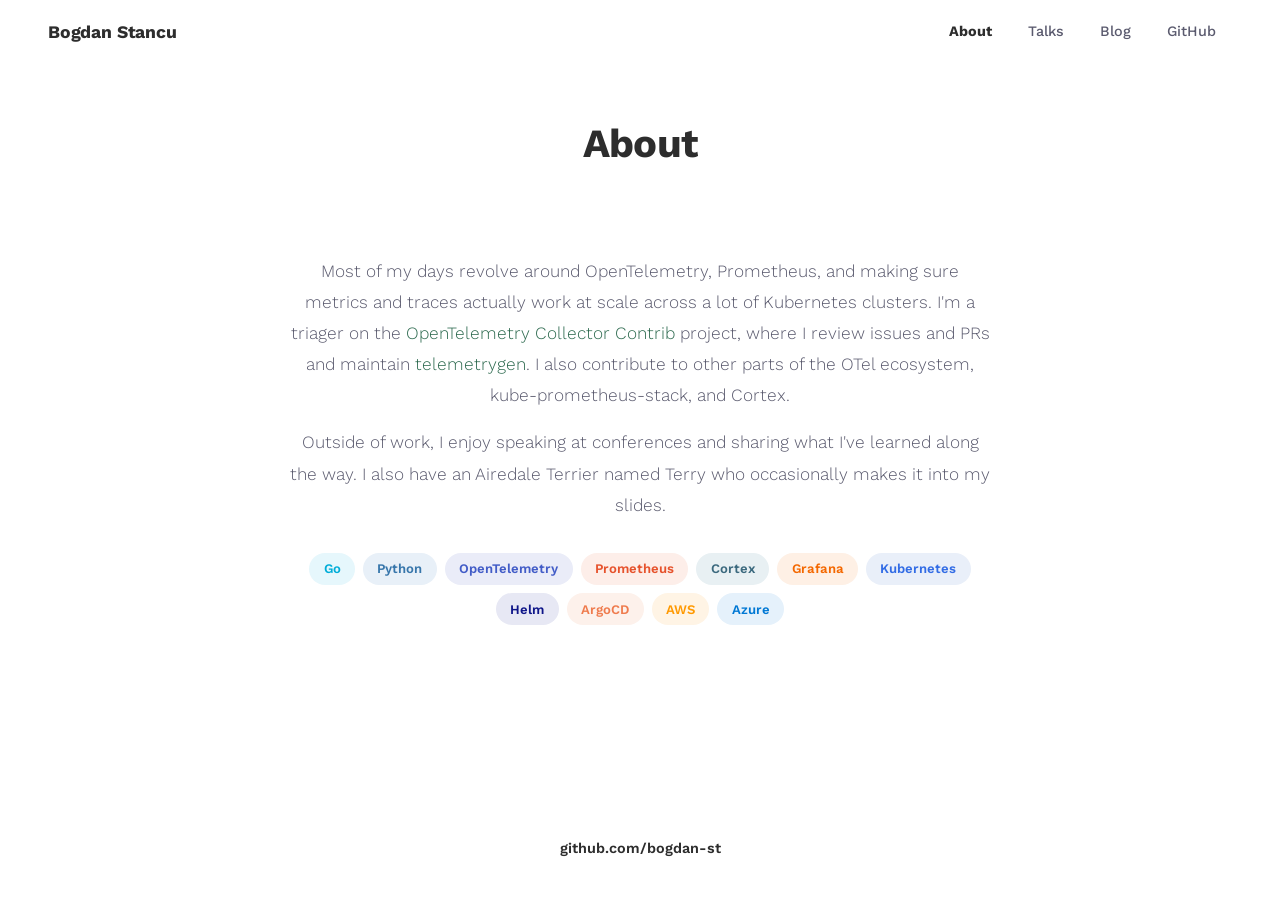
==== about.html @ dba9e29e "Fix back button with page fade transitions" ====
<!DOCTYPE html>
<html lang="en">
<head>
  <meta charset="UTF-8">
  <meta name="viewport" content="width=device-width, initial-scale=1.0">
  <title>About | Bogdan Stancu</title>
  <link rel="icon" type="image/png" href="favicon.png">
  <link rel="preconnect" href="https://fonts.googleapis.com">
  <link rel="preconnect" href="https://fonts.gstatic.com" crossorigin>
  <link href="https://fonts.googleapis.com/css2?family=Work+Sans:wght@300;400;500;600;700&display=swap" rel="stylesheet">
  <link rel="stylesheet" href="css/style.css">
</head>
<body>

<nav class="nav">
  <a href="index.html" class="nav-brand">Bogdan Stancu</a>
  <button class="menu-toggle" onclick="document.querySelector('.nav-links').classList.toggle('open')">&#9776;</button>
  <div class="nav-links">
    <a href="about.html" class="active">About</a>
    <a href="talks.html">Talks</a>
    <a href="blog.html">Blog</a>
    <a href="https://github.com/bogdan-st">GitHub</a>
  </div>
</nav>

<div class="page-header">
  <h1>About</h1>
</div>

<div class="section">
  <div class="about-text">
    <p>
      Most of my days revolve around OpenTelemetry, Prometheus, and making sure metrics and
      traces actually work at scale across a lot of Kubernetes clusters. I'm a triager on the
      <a href="https://github.com/open-telemetry/opentelemetry-collector-contrib">OpenTelemetry Collector Contrib</a>
      project, where I review issues and PRs and maintain
      <a href="https://github.com/open-telemetry/opentelemetry-collector-contrib/tree/main/cmd/telemetrygen">telemetrygen</a>.
      I also contribute to other parts of the OTel ecosystem, kube-prometheus-stack, and Cortex.
    </p>
    <p>
      Outside of work, I enjoy speaking at conferences and sharing what I've learned
      along the way. I also have an Airedale Terrier named Terry who occasionally
      makes it into my slides.
    </p>
  </div>
  <div class="tags">
    <span class="tag" style="color:#00ADD8;background:#e6f7fc">Go</span>
    <span class="tag" style="color:#3776AB;background:#e8f0f8">Python</span>
    <span class="tag" style="color:#425CC7;background:#eaecf8">OpenTelemetry</span>
    <span class="tag" style="color:#E6522C;background:#fdeee9">Prometheus</span>
    <span class="tag" style="color:#3B697E;background:#e8f0f3">Cortex</span>
    <span class="tag" style="color:#F46800;background:#fef0e5">Grafana</span>
    <span class="tag" style="color:#326CE5;background:#e9eff9">Kubernetes</span>
    <span class="tag" style="color:#0F1689;background:#e7e8f4">Helm</span>
    <span class="tag" style="color:#EF7B4D;background:#fdf1eb">ArgoCD</span>
    <span class="tag" style="color:#FF9900;background:#fff4e5">AWS</span>
    <span class="tag" style="color:#0078D4;background:#e5f1fb">Azure</span>
  </div>
</div>

<footer class="footer">
  <a href="https://github.com/bogdan-st">github.com/bogdan-st</a>
</footer>

<script>
window.addEventListener('pageshow', function() { document.body.classList.remove('fade-out'); });
document.addEventListener('click', function(e) {
  var a = e.target.closest('a');
  if (!a || !a.href || a.target === '_blank' || a.origin !== location.origin) return;
  e.preventDefault();
  var href = a.href;
  document.body.classList.add('fade-out');
  setTimeout(function() { location.href = href; }, 200);
});
</script>
</body>
</html>
---- css/style.css ----
* {
  margin: 0;
  padding: 0;
  box-sizing: border-box;
}

:root {
  --bg: #ffffff;
  --bg-alt: #f7f8fa;
  --text: #2d2d2d;
  --text-light: #5a5a6e;
  --text-muted: #8e8ea0;
  --accent: #2d6a4f;
  --accent-light: #e8f5e9;
  --border: #e8e8ee;
  --card-bg: #ffffff;
  --hero-bg: #1a1a2e;
  --hero-text: #ffffff;
  --hero-muted: #a8b2d1;
  --nav-bg: #1a1a2e;
  --nav-text: #c4c4d4;
  --nav-active: #64ffda;
  --shadow-sm: 0 1px 3px rgba(0, 0, 0, 0.06);
  --shadow-md: 0 4px 16px rgba(0, 0, 0, 0.08);
  --shadow-lg: 0 8px 32px rgba(0, 0, 0, 0.12);
}

@keyframes fadeIn {
  from { opacity: 0; }
  to { opacity: 1; }
}

@keyframes fadeOut {
  from { opacity: 1; }
  to { opacity: 0; }
}

body {
  font-family: "Avenir Next", "Avenir", "Work Sans", -apple-system, BlinkMacSystemFont,
    "Segoe UI", Roboto, sans-serif;
  font-weight: 300;
  background: var(--bg);
  color: var(--text);
  line-height: 1.6;
  min-height: 100vh;
  display: flex;
  flex-direction: column;
  animation: fadeIn 0.3s ease-in;
}

body.fade-out {
  animation: fadeOut 0.2s ease-out forwards;
}

.section, .talk-content {
  flex: 1;
}

.footer {
  margin-top: auto;
}

/* ========== Navigation ========== */

.nav {
  position: fixed;
  top: 0;
  left: 0;
  right: 0;
  z-index: 100;
  background: #fff;
  padding: 0 3rem;
  display: flex;
  align-items: center;
  justify-content: space-between;
  height: 64px;
  }

.nav-brand {
  color: var(--text);
  font-size: 1.1rem;
  font-weight: 700;
  text-decoration: none;
  letter-spacing: -0.01em;
}

.nav-links {
  display: flex;
  gap: 0.25rem;
}

.nav-links a {
  color: var(--text-light);
  text-decoration: none;
  font-size: 0.9rem;
  font-weight: 500;
  padding: 0.5rem 1rem;
  border-radius: 6px;
  transition: color 0.2s;
}

.nav-links a:hover {
  color: var(--text);
}

.nav-links a.active {
  color: var(--text);
  font-weight: 700;
}

.menu-toggle {
  display: none;
  background: none;
  border: none;
  color: var(--text);
  font-size: 1.4rem;
  cursor: pointer;
  padding: 0.25rem;
}

/* ========== Hero ========== */

.hero {
  background: var(--hero-bg);
  padding: 10rem 3rem 5rem;
  display: flex;
  align-items: center;
  justify-content: center;
  gap: 4rem;
  min-height: 70vh;
}

.hero-landing {
  min-height: 100vh;
  padding: 0 8rem;
  flex-direction: row;
  text-align: left;
  gap: 5rem;
  background: #fff;
}

.hero-landing .hero-photo {
  width: 420px;
  height: 420px;
  border: none;
  box-shadow: none;
  object-fit: cover;
  object-position: -0px -130px;
  transform: scale(1);
}

.hero-landing .hero-text {
  max-width: 380px;
}

.hero-landing .hero-text h1 {
  color: var(--text);
  font-family: "Work Sans", sans-serif;
  font-size: 4.5rem;
  font-weight: 600;
  margin-bottom: 1.25rem;
  letter-spacing: -0.03em;
}

.hero-landing .hero-text .hero-subtitle {
  font-size: 1.2rem;
  font-weight: 700;
  color: var(--text);
  margin-bottom: 0.5rem;
}

.hero-landing .hero-text p {
  color: var(--text-light);
  font-size: 0.95rem;
  line-height: 1.6;
}

.hero-landing .hero-links {
  justify-content: flex-start;
  gap: 0.75rem;
  margin-top: 2rem;
}

section.hero-landing .hero-links a {
  color: var(--text);
  border: 1px solid var(--text);
  font-weight: 700;
  font-size: 1.05rem;
  width: 110px;
  height: 110px;
  min-width: 110px;
  min-height: 110px;
  max-width: 110px;
  max-height: 110px;
  border-radius: 50%;
  display: flex;
  align-items: center;
  justify-content: center;
  text-align: center;
  padding: 0;
  overflow: hidden;
  transition: transform 0.2s, box-shadow 0.2s;
}

section.hero-landing .hero-links a:hover {
  transform: translateY(-3px);
  box-shadow: 0 6px 20px rgba(0, 0, 0, 0.15);
}

section.hero-landing .hero-links a:nth-child(1) {
  background: #6bbde6;
}

section.hero-landing .hero-links a:nth-child(2) {
  background: #5db8b0;
}

section.hero-landing .hero-links a:nth-child(3) {
  background: #d4ad4a;
}

section.hero-landing .hero-links a:nth-child(4) {
  background: #c46e52;
}

/* ========== Page Header ========== */

.page-header {
  background: #fff;
  padding: 7rem 3rem 0;
  text-align: center;
  }

.page-header h1 {
  color: var(--text);
  font-size: 2.5rem;
  font-weight: 700;
  letter-spacing: -0.02em;
}

.hero-photo {
  width: 280px;
  height: 280px;
  border-radius: 50%;
  object-fit: cover;
  object-position: center 20%;
  border: 4px solid rgba(255, 255, 255, 0.1);
  box-shadow: 0 8px 40px rgba(0, 0, 0, 0.3);
  flex-shrink: 0;
}

.hero-text {
  max-width: 520px;
}

.hero-text h1 {
  color: var(--hero-text);
  font-size: 3rem;
  font-weight: 700;
  letter-spacing: -0.02em;
  line-height: 1.15;
  margin-bottom: 1rem;
}

.hero-text p {
  color: var(--hero-muted);
  font-size: 1.15rem;
  line-height: 1.7;
}

.hero-text .hero-links {
  margin-top: 1.5rem;
  display: flex;
  gap: 1rem;
}

.hero-text .hero-links a {
  color: var(--nav-active);
  text-decoration: none;
  font-size: 0.95rem;
  font-weight: 500;
  padding: 0.6rem 1.4rem;
  border: 1px solid rgba(100, 255, 218, 0.3);
  border-radius: 6px;
  transition: background 0.2s, border-color 0.2s;
}

.hero-text .hero-links a:hover {
  background: rgba(100, 255, 218, 0.08);
  border-color: rgba(100, 255, 218, 0.6);
}

/* ========== Sections ========== */

.section {
  padding: 5rem 3rem;
  max-width: 1000px;
  margin: 0 auto;
}

.section-alt {
  background: var(--bg-alt);
}

.section-alt .section {
  /* nested to keep max-width inside full-width bg */
}

.section-full {
  padding: 5rem 3rem;
}

.section h2 {
  font-size: 2rem;
  font-weight: 700;
  letter-spacing: -0.02em;
  margin-bottom: 0.5rem;
  color: var(--text);
}

.section-subtitle {
  color: var(--text-muted);
  font-size: 1.05rem;
  margin-bottom: 2.5rem;
}

/* ========== About / Tags ========== */

.about-text {
  max-width: 700px;
  margin: 0 auto;
  text-align: center;
}

.about-text p {
  color: var(--text-light);
  font-size: 1.08rem;
  line-height: 1.8;
  margin-bottom: 1rem;
}

.tags {
  display: flex;
  flex-wrap: wrap;
  gap: 0.5rem;
  margin-top: 2rem;
}

.about-text + .tags {
  justify-content: center;
  max-width: 700px;
  margin-left: auto;
  margin-right: auto;
}

.tag {
  display: inline-block;
  background: var(--accent-light);
  color: var(--accent);
  font-size: 0.82rem;
  font-weight: 600;
  padding: 0.35rem 0.9rem;
  border-radius: 999px;
  transition: background 0.2s, transform 0.15s;
}

.tag:hover {
  background: #c8e6c9;
  transform: translateY(-1px);
}

/* ========== Talk Cards ========== */

.talk-cards {
  display: grid;
  grid-template-columns: repeat(auto-fill, minmax(400px, 1fr));
  gap: 1.5rem;
}

.talk-card {
  background: var(--card-bg);
  border: 1px solid var(--border);
  border-radius: 12px;
  padding: 2rem;
  text-decoration: none;
  color: inherit;
  transition: box-shadow 0.25s, transform 0.25s;
  display: flex;
  flex-direction: column;
}

.talk-card:hover {
  box-shadow: var(--shadow-md);
  transform: translateY(-3px);
}

.talk-card h3 {
  font-size: 1.2rem;
  font-weight: 600;
  color: var(--text);
  margin-bottom: 0.75rem;
  line-height: 1.4;
}

.talk-card .talk-card-venues {
  display: flex;
  flex-wrap: wrap;
  gap: 0.4rem;
  margin-bottom: 1rem;
}

.talk-card .venue-badge {
  font-size: 0.78rem;
  font-weight: 500;
  color: var(--text-muted);
  background: var(--bg-alt);
  padding: 0.25rem 0.65rem;
  border-radius: 4px;
  border: 1px solid var(--border);
}

.talk-card p {
  color: var(--text-light);
  font-size: 0.95rem;
  line-height: 1.6;
  flex: 1;
}

.talk-card .talk-card-link {
  margin-top: 1.25rem;
  color: var(--accent);
  font-size: 0.9rem;
  font-weight: 600;
}

/* ========== Blog Posts (empty state) ========== */

.empty-state {
  text-align: center;
  padding: 5rem 2rem;
}

.empty-state p {
  color: var(--text-muted);
  font-size: 1.5rem;
}

/* ========== Talk Detail Pages ========== */

.talk-hero {
  background: #fff;
  padding: 8rem 3rem 3rem;
  text-align: center;
  }

.talk-hero h1 {
  color: var(--text);
  font-size: 2.4rem;
  font-weight: 700;
  letter-spacing: -0.02em;
  max-width: 750px;
  margin: 0 auto 1.25rem;
  line-height: 1.2;
}

.talk-meta {
  display: flex;
  justify-content: center;
  flex-wrap: wrap;
  gap: 0.5rem;
  margin-bottom: 1.5rem;
}

.talk-meta span {
  display: inline-flex;
  align-items: center;
  color: var(--text-muted);
  font-size: 0.9rem;
  font-weight: 500;
  padding: 0.4rem 1rem;
  border-radius: 999px;
  border: 1px solid var(--border);
  background: var(--bg-alt);
}

.talk-description {
  max-width: 650px;
  margin: 0 auto;
  color: var(--text-light);
  font-size: 1.05rem;
  line-height: 1.7;
}

/* Talk content area */
.talk-content {
  max-width: 800px;
  margin: 0 auto;
  padding: 4rem 2rem;
}

/* Story */
.story {
  margin-bottom: 3rem;
}

.story h2 {
  font-size: 1.6rem;
  font-weight: 700;
  letter-spacing: -0.01em;
  color: var(--text);
  margin-bottom: 1.5rem;
  padding-bottom: 0.75rem;
  border-bottom: 2px solid var(--accent-light);
}

.story p {
  color: var(--text-light);
  font-size: 1.05rem;
  line-height: 1.85;
  margin-bottom: 1.25rem;
}

.story p:last-child {
  margin-bottom: 0;
}

/* Story divider */
.story-divider {
  border: none;
  height: 4rem;
  position: relative;
}

.story-divider::after {
  content: "";
  position: absolute;
  left: 50%;
  top: 50%;
  transform: translate(-50%, -50%);
  width: 50px;
  height: 3px;
  background: var(--accent);
  border-radius: 2px;
  opacity: 0.25;
}

/* Slides */
.slides-section h2 {
  font-size: 1.6rem;
  font-weight: 700;
  letter-spacing: -0.01em;
  color: var(--text);
  margin-bottom: 1.5rem;
}

.slides-gallery {
  display: flex;
  flex-direction: column;
  gap: 1rem;
}

.slides-gallery img {
  width: 100%;
  border-radius: 10px;
  border: 1px solid var(--border);
  box-shadow: var(--shadow-sm);
  transition: box-shadow 0.25s, transform 0.25s;
}

.slides-gallery img:hover {
  box-shadow: var(--shadow-md);
  transform: translateY(-2px);
}

/* ========== Footer ========== */

.footer {
  background: #fff;
  color: var(--text-muted);
  text-align: center;
  padding: 2.5rem 2rem;
  font-size: 0.9rem;
  }

.footer a {
  color: var(--text);
  text-decoration: none;
  font-weight: 600;
}

.footer a:hover {
  text-decoration: underline;
}

/* ========== Links (content area) ========== */

.about-text a,
.story a {
  color: var(--accent);
  text-decoration: none;
  transition: color 0.15s;
}

.about-text a:hover,
.story a:hover {
  text-decoration: underline;
}

/* ========== Responsive ========== */

/* Tablet */
@media (max-width: 1024px) {
  .hero-landing {
    padding: 0 4rem;
    gap: 3rem;
  }

  .hero-landing .hero-photo {
    width: 320px;
    height: 320px;
  }

  .hero-landing .hero-text h1 {
    font-size: 3.5rem;
  }

  .nav {
    padding: 0 2rem;
  }

}

/* Mobile */
@media (max-width: 768px) {
  .menu-toggle {
    display: block;
  }

  .nav {
    padding: 0 1.5rem;
  }

  .nav-links {
    display: none;
    position: absolute;
    top: 64px;
    left: 0;
    right: 0;
    background: #fff;
    flex-direction: column;
    padding: 1rem;
    box-shadow: var(--shadow-sm);
  }

  .nav-links.open {
    display: flex;
  }

  .hero {
    flex-direction: column;
    text-align: center;
    padding: 7rem 2rem 3rem;
    gap: 2rem;
    min-height: auto;
  }

  .hero-landing {
    padding: 3rem 2rem;
    flex-direction: column;
    gap: 2rem;
  }

  .hero-landing .hero-photo {
    width: 220px;
    height: 220px;
  }

  .hero-landing .hero-text {
    text-align: center;
    max-width: 100%;
  }

  .hero-landing .hero-text h1 {
    font-size: 2.5rem;
  }

  .hero-landing .hero-links {
    justify-content: center;
    flex-wrap: wrap;
  }

  section.hero-landing .hero-links a {
    width: 90px;
    height: 90px;
    min-width: 90px;
    min-height: 90px;
    max-width: 90px;
    max-height: 90px;
    font-size: 0.85rem;
  }

  .hero-photo {
    width: 200px;
    height: 200px;
  }

  .hero-text h1 {
    font-size: 2rem;
  }

  .hero-text .hero-links {
    justify-content: center;
  }

  .page-header {
    padding: 6rem 1.5rem 0;
  }

  .page-header h1 {
    font-size: 2rem;
  }

  .section {
    padding: 3rem 1.5rem;
  }

  .section h2 {
    font-size: 1.5rem;
  }

  .talk-cards {
    grid-template-columns: 1fr;
  }

  .talk-hero {
    padding: 6rem 1.5rem 2.5rem;
  }

  .talk-hero h1 {
    font-size: 1.6rem;
  }

  .talk-content {
    padding: 2.5rem 1.5rem;
  }

  .talk-meta {
    flex-direction: column;
    align-items: center;
  }

  .story h2,
  .slides-section h2 {
    font-size: 1.3rem;
  }
}

/* Small mobile */
@media (max-width: 480px) {
  .hero-landing {
    padding: 2rem 1.25rem;
  }

  .hero-landing .hero-photo {
    width: 180px;
    height: 180px;
  }

  .hero-landing .hero-text h1 {
    font-size: 2rem;
  }

  .hero-landing .hero-text .hero-subtitle {
    font-size: 0.9rem;
  }

  .hero-landing .hero-text p {
    font-size: 0.88rem;
  }

  section.hero-landing .hero-links a {
    width: 80px;
    height: 80px;
    min-width: 80px;
    min-height: 80px;
    max-width: 80px;
    max-height: 80px;
    font-size: 0.8rem;
  }

  .nav {
    padding: 0 1rem;
  }

  .section {
    padding: 2rem 1rem;
  }

  .talk-hero {
    padding: 5.5rem 1rem 2rem;
  }

  .talk-hero h1 {
    font-size: 1.35rem;
  }

  .talk-description {
    font-size: 0.95rem;
  }

  .talk-content {
    padding: 2rem 1rem;
  }

  .talk-card {
    padding: 1.5rem;
  }

  .page-header {
    padding: 5.5rem 1rem 0;
  }

  .page-header h1 {
    font-size: 1.75rem;
  }

  .footer {
    padding: 2rem 1rem;
    font-size: 0.85rem;
  }
}
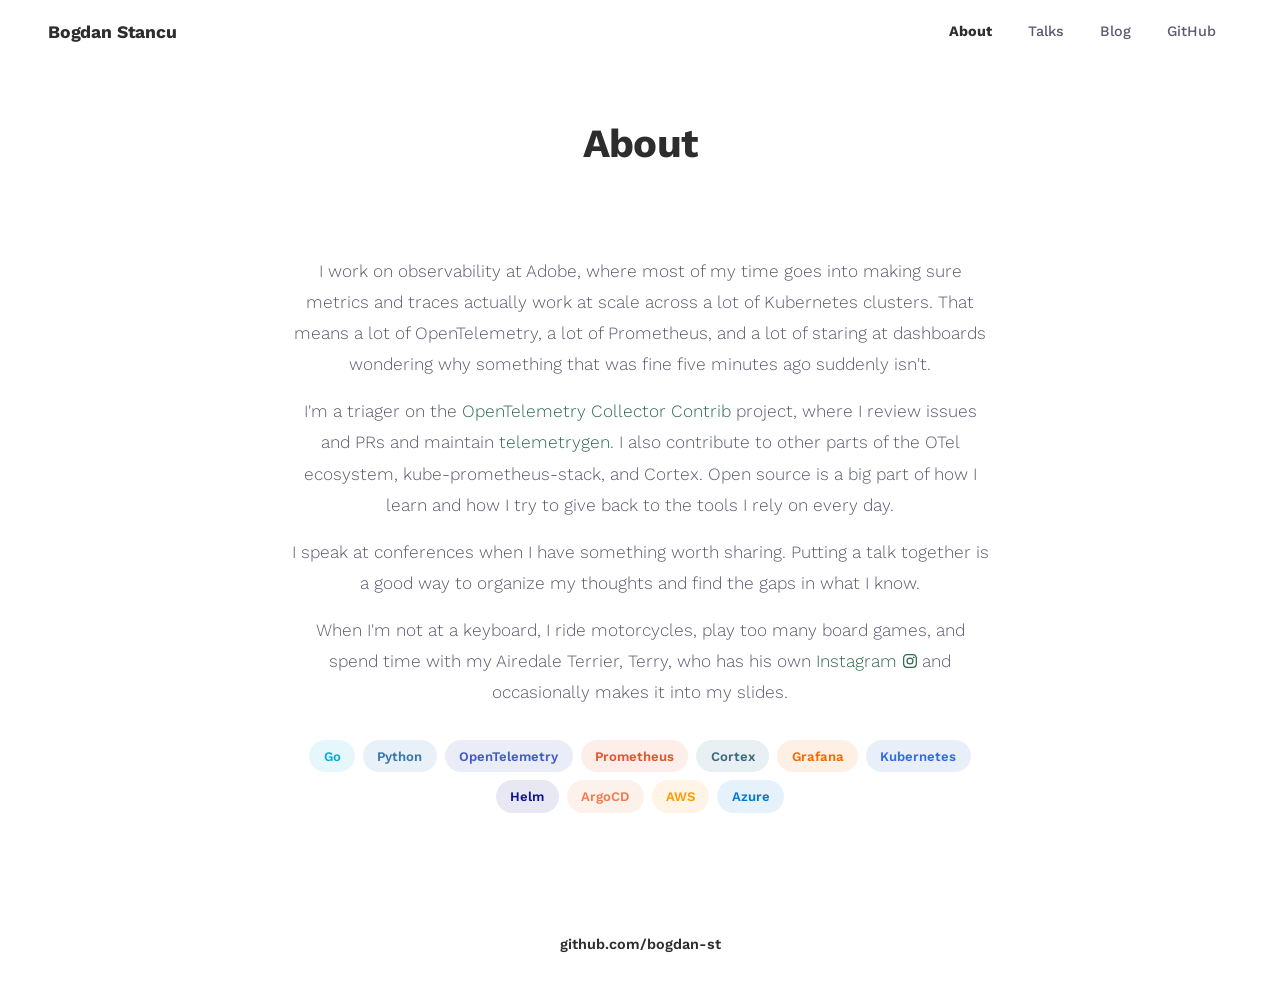
==== commit 4baa205e: "Update about section with hobbies and Terry Instagram link" ====
--- a/about.html
+++ b/about.html
@@ -30,17 +30,33 @@
 <div class="section">
   <div class="about-text">
     <p>
-      Most of my days revolve around OpenTelemetry, Prometheus, and making sure metrics and
-      traces actually work at scale across a lot of Kubernetes clusters. I'm a triager on the
+      I work on observability at Adobe, where most of my time goes into making sure metrics
+      and traces actually work at scale across a lot of Kubernetes clusters. That means a lot
+      of OpenTelemetry, a lot of Prometheus, and a lot of staring at dashboards wondering
+      why something that was fine five minutes ago suddenly isn't.
+    </p>
+    <p>
+      I'm a triager on the
       <a href="https://github.com/open-telemetry/opentelemetry-collector-contrib">OpenTelemetry Collector Contrib</a>
       project, where I review issues and PRs and maintain
       <a href="https://github.com/open-telemetry/opentelemetry-collector-contrib/tree/main/cmd/telemetrygen">telemetrygen</a>.
       I also contribute to other parts of the OTel ecosystem, kube-prometheus-stack, and Cortex.
+      Open source is a big part of how I learn and how I try to give back to the tools I rely on every day.
     </p>
     <p>
-      Outside of work, I enjoy speaking at conferences and sharing what I've learned
-      along the way. I also have an Airedale Terrier named Terry who occasionally
-      makes it into my slides.
+      I speak at conferences when I have something worth sharing. Putting a talk together is
+      a good way to organize my thoughts and find the gaps in what I know.
+    </p>
+    <p>
+      When I'm not at a keyboard, I ride motorcycles, play too many board games, and spend
+      time with my Airedale Terrier, Terry, who has his own
+      <a href="https://www.instagram.com/terry.the.terrier05" style="text-decoration:none" title="Terry on Instagram">
+        Instagram
+        <svg width="14" height="14" viewBox="0 0 24 24" fill="var(--accent)" style="vertical-align:-1px;margin-left:1px">
+          <path d="M12 2.163c3.204 0 3.584.012 4.85.07 3.252.148 4.771 1.691 4.919 4.919.058 1.265.069 1.645.069 4.849 0 3.205-.012 3.584-.069 4.849-.149 3.225-1.664 4.771-4.919 4.919-1.266.058-1.644.07-4.85.07-3.204 0-3.584-.012-4.849-.07-3.26-.149-4.771-1.699-4.919-4.92-.058-1.265-.07-1.644-.07-4.849 0-3.204.013-3.583.07-4.849.149-3.227 1.664-4.771 4.919-4.919 1.266-.057 1.645-.069 4.849-.069zM12 0C8.741 0 8.333.014 7.053.072 2.695.272.273 2.69.073 7.052.014 8.333 0 8.741 0 12c0 3.259.014 3.668.072 4.948.2 4.358 2.618 6.78 6.98 6.98C8.333 23.986 8.741 24 12 24c3.259 0 3.668-.014 4.948-.072 4.354-.2 6.782-2.618 6.979-6.98.059-1.28.073-1.689.073-4.948 0-3.259-.014-3.667-.072-4.947-.196-4.354-2.617-6.78-6.979-6.98C15.668.014 15.259 0 12 0zm0 5.838a6.162 6.162 0 100 12.324 6.162 6.162 0 000-12.324zM12 16a4 4 0 110-8 4 4 0 010 8zm6.406-11.845a1.44 1.44 0 100 2.881 1.44 1.44 0 000-2.881z"/>
+        </svg>
+      </a>
+      and occasionally makes it into my slides.
     </p>
   </div>
   <div class="tags">
@@ -61,17 +77,5 @@
 <footer class="footer">
   <a href="https://github.com/bogdan-st">github.com/bogdan-st</a>
 </footer>
-
-<script>
-window.addEventListener('pageshow', function() { document.body.classList.remove('fade-out'); });
-document.addEventListener('click', function(e) {
-  var a = e.target.closest('a');
-  if (!a || !a.href || a.target === '_blank' || a.origin !== location.origin) return;
-  e.preventDefault();
-  var href = a.href;
-  document.body.classList.add('fade-out');
-  setTimeout(function() { location.href = href; }, 200);
-});
-</script>
 </body>
 </html>
--- a/css/style.css
+++ b/css/style.css
@@ -25,16 +25,6 @@
   --shadow-lg: 0 8px 32px rgba(0, 0, 0, 0.12);
 }
 
-@keyframes fadeIn {
-  from { opacity: 0; }
-  to { opacity: 1; }
-}
-
-@keyframes fadeOut {
-  from { opacity: 1; }
-  to { opacity: 0; }
-}
-
 body {
   font-family: "Avenir Next", "Avenir", "Work Sans", -apple-system, BlinkMacSystemFont,
     "Segoe UI", Roboto, sans-serif;
@@ -45,11 +35,6 @@
   min-height: 100vh;
   display: flex;
   flex-direction: column;
-  animation: fadeIn 0.3s ease-in;
-}
-
-body.fade-out {
-  animation: fadeOut 0.2s ease-out forwards;
 }
 
 .section, .talk-content {
@@ -145,7 +130,7 @@
   border: none;
   box-shadow: none;
   object-fit: cover;
-  object-position: -0px -130px;
+  object-position: center 100%;
   transform: scale(1);
 }
 
@@ -632,6 +617,10 @@
 
 /* Mobile */
 @media (max-width: 768px) {
+  body {
+    font-weight: 400;
+  }
+
   .menu-toggle {
     display: block;
   }
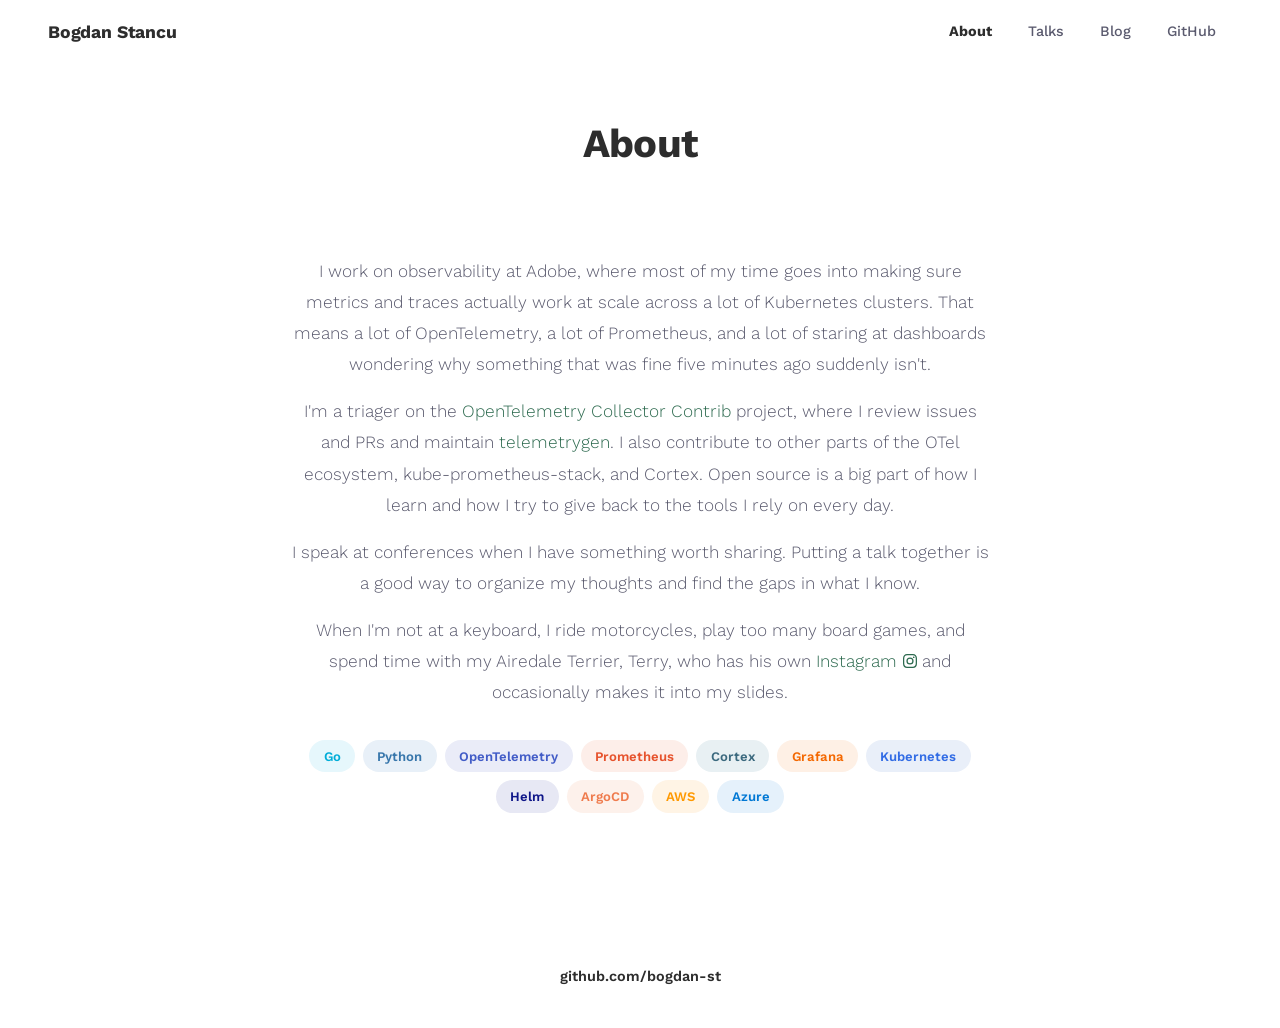
==== commit 0625d82f: "Add Credly badge to about page" ====
--- a/about.html
+++ b/about.html
@@ -72,6 +72,10 @@
     <span class="tag" style="color:#FF9900;background:#fff4e5">AWS</span>
     <span class="tag" style="color:#0078D4;background:#e5f1fb">Azure</span>
   </div>
+  <div style="margin-top:2rem;text-align:center">
+    <div data-iframe-width="150" data-iframe-height="270" data-share-badge-id="5ed05d1a-380a-4451-9c5b-4ee3b39e46b4" data-share-badge-host="https://www.credly.com"></div>
+    <script type="text/javascript" async src="//cdn.credly.com/assets/utilities/embed.js"></script>
+  </div>
 </div>
 
 <footer class="footer">
